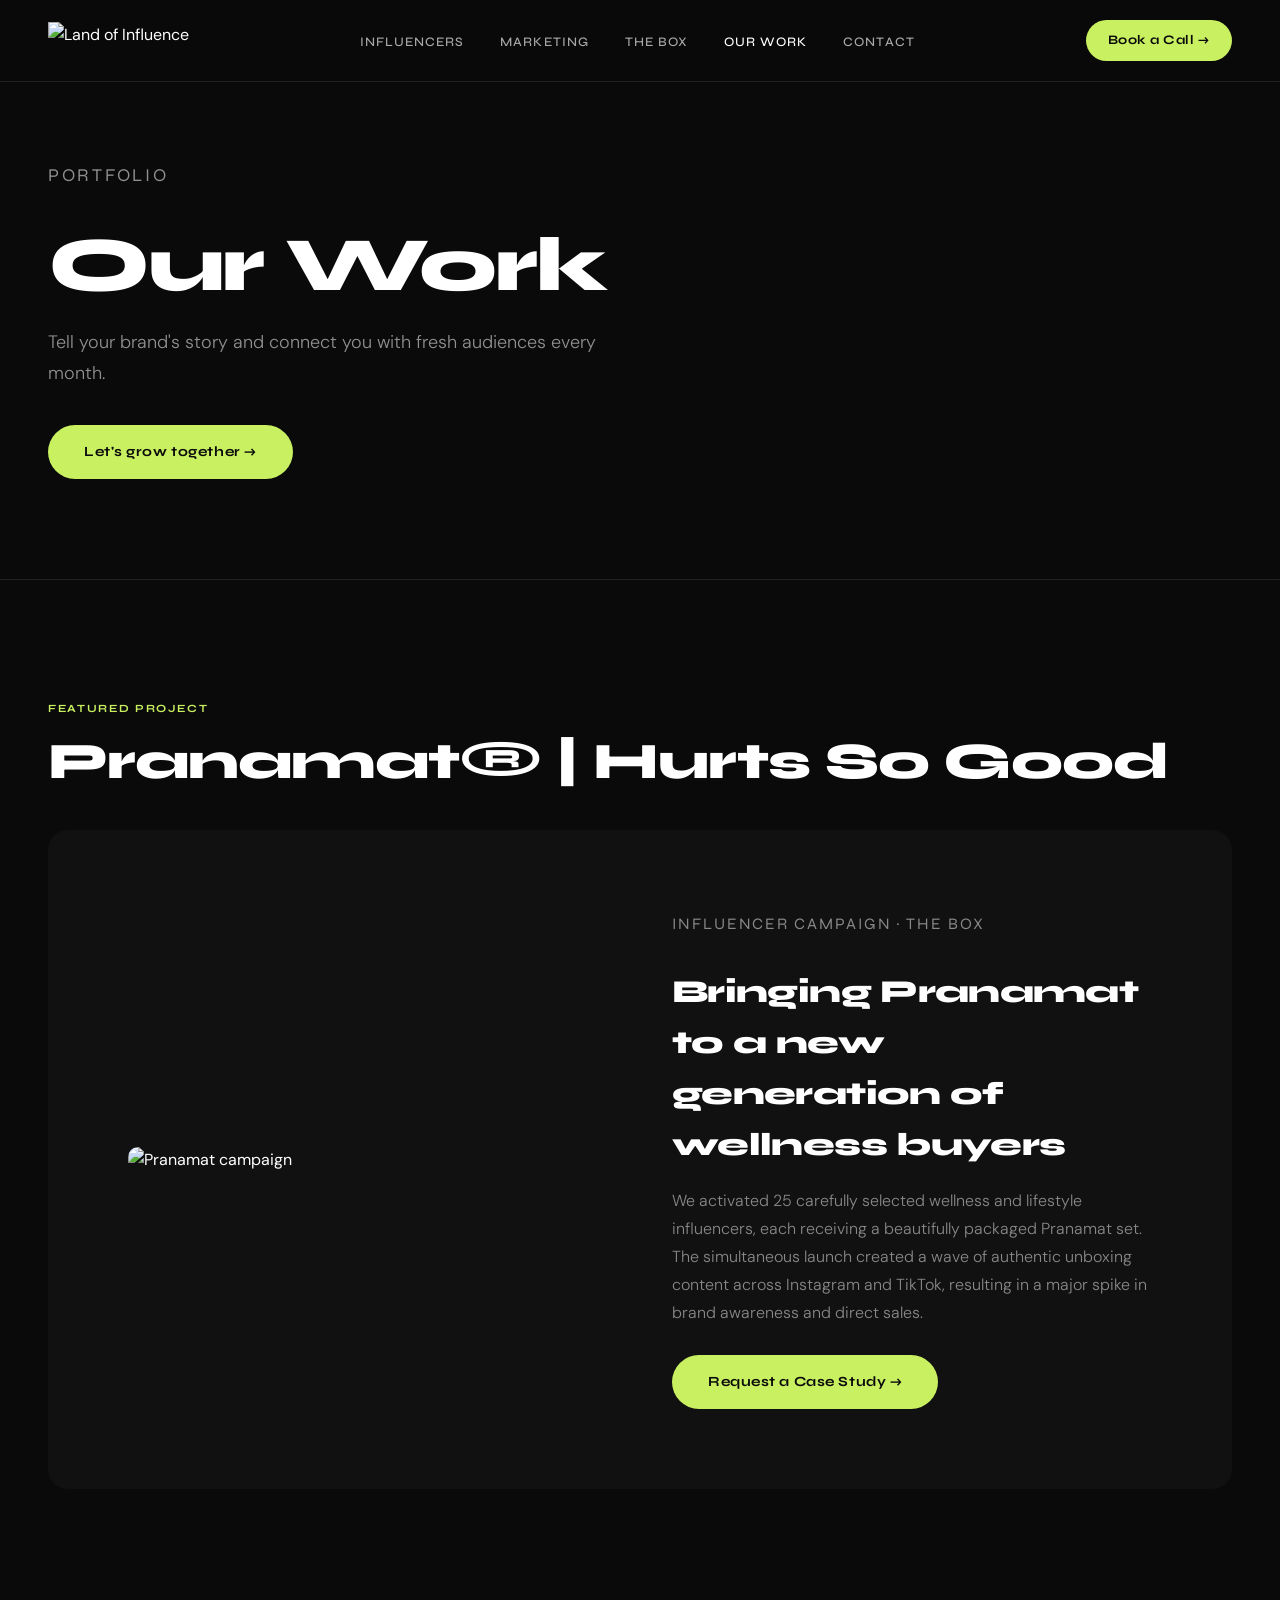
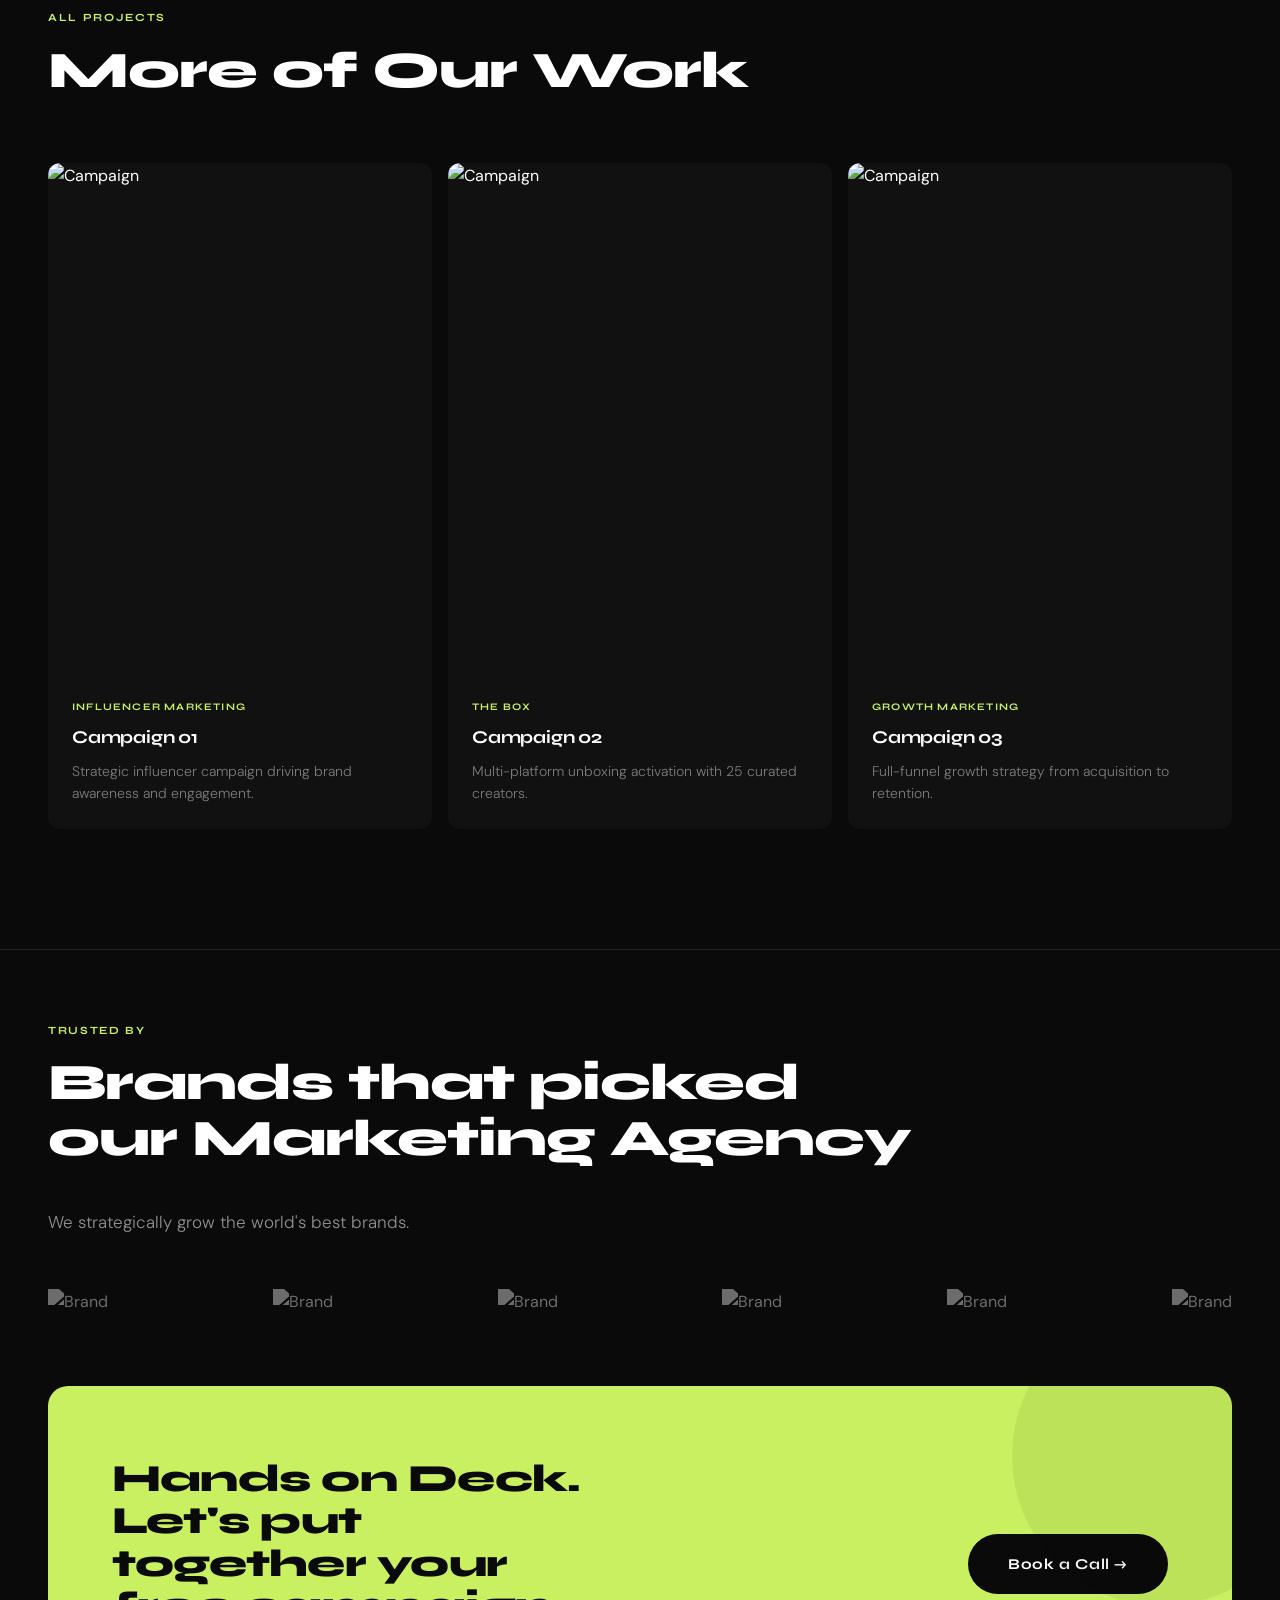
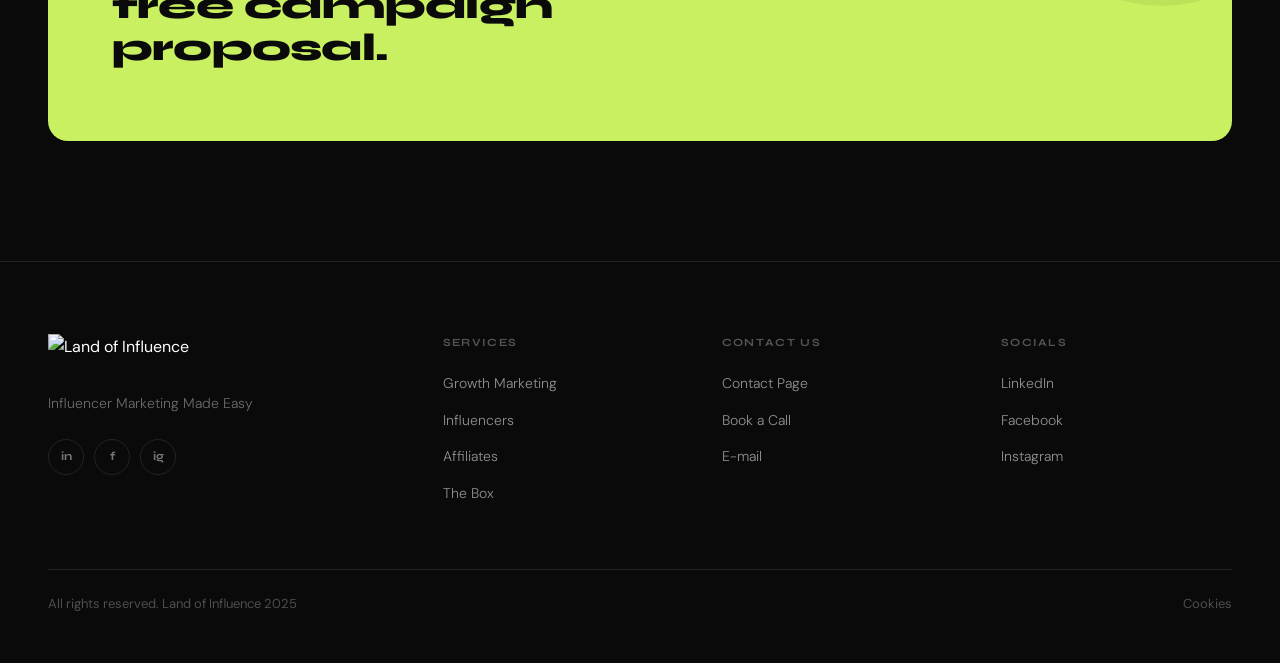
==== work.html @ 9d342c39 "Add files via upload" ====
<!DOCTYPE html>
<html lang="en">
<head>
  <meta charset="UTF-8" />
  <meta name="viewport" content="width=device-width, initial-scale=1.0" />
  <title>Our Work — Land of Influence</title>
  <link rel="stylesheet" href="shared.css" />
  <style>
    .work-hero-img {
      width: 100%; border-radius: 16px; overflow: hidden;
      margin: 48px 0; max-height: 520px;
    }
    .work-hero-img img { width: 100%; height: 100%; object-fit: cover; }
    .work-tag {
      font-family: 'Syne', sans-serif; font-size: 11px; font-weight: 700;
      letter-spacing: 0.12em; text-transform: uppercase;
      color: rgba(255,255,255,0.35); margin-bottom: 8px;
    }
    .work-grid {
      display: grid; grid-template-columns: repeat(3,1fr); gap: 16px; margin-top: 64px;
    }
    .work-card {
      background: #111; border-radius: 12px; overflow: hidden;
      transition: transform 0.3s; cursor: pointer;
    }
    .work-card:hover { transform: translateY(-4px); }
    .work-card-img { aspect-ratio: 3/4; overflow: hidden; }
    .work-card-img img { width: 100%; height: 100%; object-fit: cover; transition: transform 0.5s; }
    .work-card:hover .work-card-img img { transform: scale(1.05); }
    .work-card-body { padding: 24px; }
    .work-card-tag {
      font-family: 'Syne', sans-serif; font-size: 10px; font-weight: 700;
      letter-spacing: 0.12em; text-transform: uppercase;
      color: var(--accent); margin-bottom: 8px;
    }
    .work-card-title {
      font-family: 'Syne', sans-serif; font-size: 18px; font-weight: 700;
      letter-spacing: -0.01em; margin-bottom: 8px;
    }
    .work-card-desc { font-size: 14px; font-weight: 300; color: rgba(255,255,255,0.45); line-height: 1.6; }
    .featured-case {
      display: grid; grid-template-columns: 1fr 1fr; gap: 64px;
      align-items: center; padding: 80px; background: #111; border-radius: 20px; margin-top: 32px;
    }
    .featured-case img { width: 100%; border-radius: 10px; object-fit: cover; }
    .featured-case h3 { font-family: 'Syne',sans-serif; font-size: 32px; font-weight: 800; letter-spacing:-0.02em; margin-bottom: 16px; }
    .featured-case p { font-size: 16px; font-weight: 300; color: rgba(255,255,255,0.5); line-height:1.75; margin-bottom: 28px; }
    @media(max-width:900px){
      .work-grid{ grid-template-columns: 1fr 1fr; }
      .featured-case{ grid-template-columns:1fr; padding: 36px; gap: 32px; }
    }
    @media(max-width:560px){ .work-grid{grid-template-columns:1fr;} }
  </style>
</head>
<body>

  <div class="page-hero">
    <div class="page-hero-inner">
      <p class="section-label">Portfolio</p>
      <h1>Our Work</h1>
      <p>Tell your brand's story and connect you with fresh audiences every month.</p>
      <a href="contact.html" class="btn-primary">Let's grow together →</a>
    </div>
  </div>

  <!-- FEATURED CASE STUDY -->
  <section class="fade-up">
    <p class="section-label">Featured Project</p>
    <h2 class="section-title">Pranamat® | Hurts So Good</h2>
    <div class="featured-case" style="margin-top:40px;">
      <img src="https://framerusercontent.com/images/P8kop1sl3FRkOgq3mGN8S3GWWNU.png?width=1141" alt="Pranamat campaign" />
      <div>
        <p class="work-tag">Influencer Campaign · The Box</p>
        <h3>Bringing Pranamat to a new generation of wellness buyers</h3>
        <p>We activated 25 carefully selected wellness and lifestyle influencers, each receiving a beautifully packaged Pranamat set. The simultaneous launch created a wave of authentic unboxing content across Instagram and TikTok, resulting in a major spike in brand awareness and direct sales.</p>
        <a href="contact.html" class="btn-primary">Request a Case Study →</a>
      </div>
    </div>
  </section>

  <!-- WORK GRID -->
  <section class="fade-up" style="padding-top:0;">
    <p class="section-label">All Projects</p>
    <h2 class="section-title">More of Our Work</h2>
    <div class="work-grid">
      <div class="work-card">
        <div class="work-card-img">
          <img src="https://framerusercontent.com/images/hGFPg0LpyASaz5XNrZZDMCmm6kE.jpg?width=1024" alt="Campaign" />
        </div>
        <div class="work-card-body">
          <p class="work-card-tag">Influencer Marketing</p>
          <h3 class="work-card-title">Campaign 01</h3>
          <p class="work-card-desc">Strategic influencer campaign driving brand awareness and engagement.</p>
        </div>
      </div>
      <div class="work-card">
        <div class="work-card-img">
          <img src="https://framerusercontent.com/images/c8QzXHBgbO9JdvA2eibnDRkCnPg.jpg?width=1024" alt="Campaign" />
        </div>
        <div class="work-card-body">
          <p class="work-card-tag">The Box</p>
          <h3 class="work-card-title">Campaign 02</h3>
          <p class="work-card-desc">Multi-platform unboxing activation with 25 curated creators.</p>
        </div>
      </div>
      <div class="work-card">
        <div class="work-card-img">
          <img src="https://framerusercontent.com/images/e314bE9OJglNpn13Zkw5oNH3Nc.jpg?width=800" alt="Campaign" />
        </div>
        <div class="work-card-body">
          <p class="work-card-tag">Growth Marketing</p>
          <h3 class="work-card-title">Campaign 03</h3>
          <p class="work-card-desc">Full-funnel growth strategy from acquisition to retention.</p>
        </div>
      </div>
    </div>
  </section>

  <!-- BRANDS -->
  <div id="brands"></div>

  <!-- CTA -->
  <div id="ctaBanner"></div>

  <!-- FOOTER -->
  <div id="footer"></div>

  <script src="shared.js"></script>
  <script>
    document.getElementById('brands').innerHTML = BRANDS_HTML;
    document.getElementById('ctaBanner').innerHTML = CTA_BANNER_HTML;
    document.getElementById('footer').innerHTML = FOOTER_HTML;
    setTimeout(() => document.querySelectorAll('.fade-up').forEach(el => observer.observe(el)), 50);
  </script>
</body>
</html>
---- shared.css ----
@import url('https://fonts.googleapis.com/css2?family=Syne:wght@400;500;600;700;800&family=DM+Sans:ital,wght@0,300;0,400;0,500;1,300&display=swap');

:root {
  --black: #0a0a0a;
  --white: #ffffff;
  --off-white: #f0ede8;
  --accent: #c8f060;
  --gray: #888;
  --border: rgba(255,255,255,0.1);
  --card-bg: #111111;
}

*, *::before, *::after { box-sizing: border-box; margin: 0; padding: 0; }
html { scroll-behavior: smooth; }
body {
  background: var(--black);
  color: var(--white);
  font-family: 'DM Sans', sans-serif;
  font-size: 16px;
  line-height: 1.6;
  overflow-x: hidden;
}
a { color: inherit; text-decoration: none; }
img { max-width: 100%; display: block; }

/* ── NAV ── */
nav {
  position: fixed;
  top: 0; left: 0; right: 0;
  z-index: 100;
  display: flex;
  align-items: center;
  justify-content: space-between;
  padding: 20px 48px;
  background: rgba(10,10,10,0.88);
  backdrop-filter: blur(18px);
  border-bottom: 1px solid var(--border);
}
.nav-logo img { height: 36px; width: auto; }
.nav-links { display: flex; gap: 36px; list-style: none; }
.nav-links a {
  font-family: 'Syne', sans-serif;
  font-size: 13px; font-weight: 500;
  letter-spacing: 0.08em; text-transform: uppercase;
  color: rgba(255,255,255,0.65);
  transition: color 0.2s;
}
.nav-links a:hover, .nav-links a.active { color: var(--white); }
.nav-cta {
  font-family: 'Syne', sans-serif;
  font-size: 13px; font-weight: 700;
  letter-spacing: 0.05em;
  color: var(--black); background: var(--accent);
  padding: 10px 22px; border-radius: 100px;
  transition: opacity 0.2s, transform 0.2s;
}
.nav-cta:hover { opacity: 0.85; transform: scale(1.03); }
.hamburger { display: none; flex-direction: column; gap: 5px; cursor: pointer; z-index: 200; }
.hamburger span { display: block; width: 24px; height: 2px; background: var(--white); border-radius: 2px; transition: all 0.3s; }

/* Mobile menu */
.mobile-menu {
  display: none;
  position: fixed;
  inset: 0;
  background: rgba(10,10,10,0.98);
  z-index: 99;
  flex-direction: column;
  align-items: center;
  justify-content: center;
  gap: 32px;
}
.mobile-menu.open { display: flex; }
.mobile-menu a {
  font-family: 'Syne', sans-serif;
  font-size: 28px; font-weight: 700;
  letter-spacing: -0.01em;
  color: rgba(255,255,255,0.7);
  transition: color 0.2s;
}
.mobile-menu a:hover { color: var(--accent); }

/* ── MARQUEE ── */
.marquee-section {
  padding: 22px 0;
  border-top: 1px solid var(--border);
  border-bottom: 1px solid var(--border);
  overflow: hidden;
  background: rgba(255,255,255,0.02);
}
.marquee-track {
  display: flex; gap: 60px;
  animation: marquee 30s linear infinite;
  white-space: nowrap;
}
.marquee-track:hover { animation-play-state: paused; }
.marquee-item {
  font-family: 'Syne', sans-serif;
  font-size: 11px; font-weight: 700;
  letter-spacing: 0.14em; text-transform: uppercase;
  color: rgba(255,255,255,0.3); flex-shrink: 0;
}
.marquee-dot { color: var(--accent); }
@keyframes marquee {
  from { transform: translateX(0); }
  to { transform: translateX(-50%); }
}

/* ── SHARED LAYOUT ── */
.container { max-width: 1280px; margin: 0 auto; padding: 0 48px; }
section { padding: 120px 48px; }

.section-label {
  font-family: 'Syne', sans-serif;
  font-size: 11px; font-weight: 700;
  letter-spacing: 0.15em; text-transform: uppercase;
  color: var(--accent); margin-bottom: 16px;
}
.section-title {
  font-family: 'Syne', sans-serif;
  font-size: clamp(32px, 4vw, 52px);
  font-weight: 800; line-height: 1.1;
  letter-spacing: -0.02em;
}
.section-sub {
  font-size: 17px; font-weight: 300;
  color: rgba(255,255,255,0.55);
  max-width: 540px; margin-top: 16px; line-height: 1.7;
}

/* ── BUTTONS ── */
.btn-primary {
  font-family: 'Syne', sans-serif;
  font-size: 14px; font-weight: 700; letter-spacing: 0.04em;
  color: var(--black); background: var(--accent);
  padding: 16px 36px; border-radius: 100px;
  transition: transform 0.2s, box-shadow 0.2s;
  display: inline-flex; align-items: center; gap: 8px;
}
.btn-primary:hover { transform: translateY(-2px); box-shadow: 0 8px 32px rgba(200,240,96,0.3); }

.btn-ghost {
  font-family: 'Syne', sans-serif;
  font-size: 14px; font-weight: 500;
  color: rgba(255,255,255,0.65);
  display: inline-flex; align-items: center; gap: 8px;
  transition: color 0.2s, gap 0.2s;
}
.btn-ghost:hover { color: var(--white); gap: 12px; }

.btn-dark {
  font-family: 'Syne', sans-serif;
  font-size: 15px; font-weight: 700; letter-spacing: 0.04em;
  color: var(--white); background: var(--black);
  padding: 18px 40px; border-radius: 100px;
  transition: transform 0.2s, box-shadow 0.2s;
  white-space: nowrap; display: inline-flex; align-items: center; gap: 10px;
}
.btn-dark:hover { transform: translateY(-2px); box-shadow: 0 12px 40px rgba(0,0,0,0.4); }

/* ── BRANDS STRIP ── */
.brands-strip {
  padding: 72px 48px;
  border-top: 1px solid var(--border);
}
.brands-strip-header {
  display: flex; align-items: flex-end; justify-content: space-between;
  margin-bottom: 52px; gap: 24px; flex-wrap: wrap;
}
.brands-grid {
  display: flex; align-items: center;
  justify-content: space-between; gap: 40px; flex-wrap: wrap;
}
.brand-logo {
  opacity: 0.4; filter: brightness(0) invert(1);
  transition: opacity 0.3s;
  max-height: 34px; max-width: 130px; object-fit: contain;
}
.brand-logo:hover { opacity: 0.85; }

/* ── CTA BANNER ── */
.cta-banner {
  margin: 0 48px 120px;
  border-radius: 20px; background: var(--accent);
  padding: 72px 64px;
  display: flex; align-items: center;
  justify-content: space-between; gap: 40px; flex-wrap: wrap;
  position: relative; overflow: hidden;
}
.cta-banner::before {
  content: ''; position: absolute;
  top: -80px; right: -80px;
  width: 300px; height: 300px;
  border-radius: 50%; background: rgba(0,0,0,0.06);
}
.cta-banner-title {
  font-family: 'Syne', sans-serif;
  font-size: clamp(26px, 3vw, 44px);
  font-weight: 800; color: var(--black);
  line-height: 1.1; letter-spacing: -0.02em; max-width: 500px;
}

/* ── SERVICES CARDS ── */
.services-grid { display: grid; grid-template-columns: repeat(3,1fr); gap: 2px; }
.service-card {
  background: #111; padding: 48px 40px;
  transition: background 0.3s; position: relative; overflow: hidden;
}
.service-card::before {
  content: ''; position: absolute;
  top: 0; left: 0; right: 0; height: 2px;
  background: var(--accent); transform: scaleX(0);
  transform-origin: left; transition: transform 0.4s ease;
}
.service-card:hover { background: #161616; }
.service-card:hover::before { transform: scaleX(1); }
.service-number {
  font-family: 'Syne', sans-serif;
  font-size: 11px; font-weight: 700; letter-spacing: 0.12em;
  color: var(--accent); margin-bottom: 20px;
}
.service-title {
  font-family: 'Syne', sans-serif;
  font-size: 22px; font-weight: 700; letter-spacing: -0.01em; margin-bottom: 14px;
}
.service-desc {
  font-size: 15px; font-weight: 300;
  color: rgba(255,255,255,0.5); line-height: 1.7; margin-bottom: 28px;
}
.service-link {
  font-family: 'Syne', sans-serif;
  font-size: 13px; font-weight: 600; letter-spacing: 0.05em;
  color: var(--white); display: inline-flex; align-items: center; gap: 8px;
  border-bottom: 1px solid rgba(255,255,255,0.2); padding-bottom: 4px;
  transition: border-color 0.2s, gap 0.2s;
}
.service-link:hover { border-color: var(--accent); gap: 12px; }

/* ── PAGE HERO (inner pages) ── */
.page-hero {
  padding: 160px 48px 100px;
  border-bottom: 1px solid var(--border);
}
.page-hero-inner {
  max-width: 800px;
  animation: fadeUp 0.9s ease both;
}
.page-hero h1 {
  font-family: 'Syne', sans-serif;
  font-size: clamp(48px, 6vw, 84px);
  font-weight: 800; line-height: 1.0;
  letter-spacing: -0.03em; margin-bottom: 24px;
}
.page-hero p {
  font-size: 18px; font-weight: 300;
  color: rgba(255,255,255,0.55); max-width: 580px; line-height: 1.7;
  margin-bottom: 36px;
}

/* ── FOOTER ── */
footer {
  border-top: 1px solid var(--border);
  padding: 72px 48px 48px;
}
.footer-top {
  display: grid;
  grid-template-columns: 1.5fr 1fr 1fr 1fr;
  gap: 48px; margin-bottom: 64px;
}
.footer-brand-logo { height: 40px; width: auto; margin-bottom: 18px; }
.footer-tagline {
  font-size: 14px; font-weight: 300;
  color: rgba(255,255,255,0.4); line-height: 1.6;
  max-width: 220px; margin-bottom: 24px;
}
.footer-socials { display: flex; gap: 10px; }
.social-btn {
  width: 36px; height: 36px;
  border: 1px solid var(--border); border-radius: 50%;
  display: flex; align-items: center; justify-content: center;
  color: rgba(255,255,255,0.45); font-size: 12px; font-weight: 700;
  font-family: 'Syne', sans-serif;
  transition: border-color 0.2s, color 0.2s;
}
.social-btn:hover { border-color: var(--white); color: var(--white); }
.footer-col-title {
  font-family: 'Syne', sans-serif;
  font-size: 11px; font-weight: 700; letter-spacing: 0.12em;
  text-transform: uppercase; color: rgba(255,255,255,0.3); margin-bottom: 18px;
}
.footer-links { list-style: none; display: flex; flex-direction: column; gap: 11px; }
.footer-links a {
  font-size: 14px; font-weight: 300;
  color: rgba(255,255,255,0.55); transition: color 0.2s;
}
.footer-links a:hover { color: var(--white); }
.footer-bottom {
  border-top: 1px solid var(--border); padding-top: 24px;
  display: flex; align-items: center;
  justify-content: space-between; flex-wrap: wrap; gap: 12px;
}
.footer-copy { font-size: 13px; color: rgba(255,255,255,0.28); }

/* ── SCROLL ANIMATIONS ── */
@keyframes fadeUp {
  from { opacity: 0; transform: translateY(28px); }
  to { opacity: 1; transform: translateY(0); }
}
.fade-up { opacity: 0; transform: translateY(24px); transition: opacity 0.7s ease, transform 0.7s ease; }
.fade-up.visible { opacity: 1; transform: translateY(0); }

/* ── RESPONSIVE ── */
@media (max-width: 1024px) {
  .services-grid { grid-template-columns: 1fr 1fr; }
}
@media (max-width: 900px) {
  nav { padding: 16px 24px; }
  .nav-links, .nav-cta { display: none; }
  .hamburger { display: flex; }
  section, .brands-strip { padding: 72px 24px; }
  .page-hero { padding: 130px 24px 72px; }
  .cta-banner { margin: 0 24px 80px; padding: 48px 32px; flex-direction: column; align-items: flex-start; }
  .footer-top { grid-template-columns: 1fr 1fr; gap: 36px; }
  .services-grid { grid-template-columns: 1fr; }
}
@media (max-width: 560px) {
  .footer-top { grid-template-columns: 1fr; }
  .brands-grid { justify-content: center; }
}
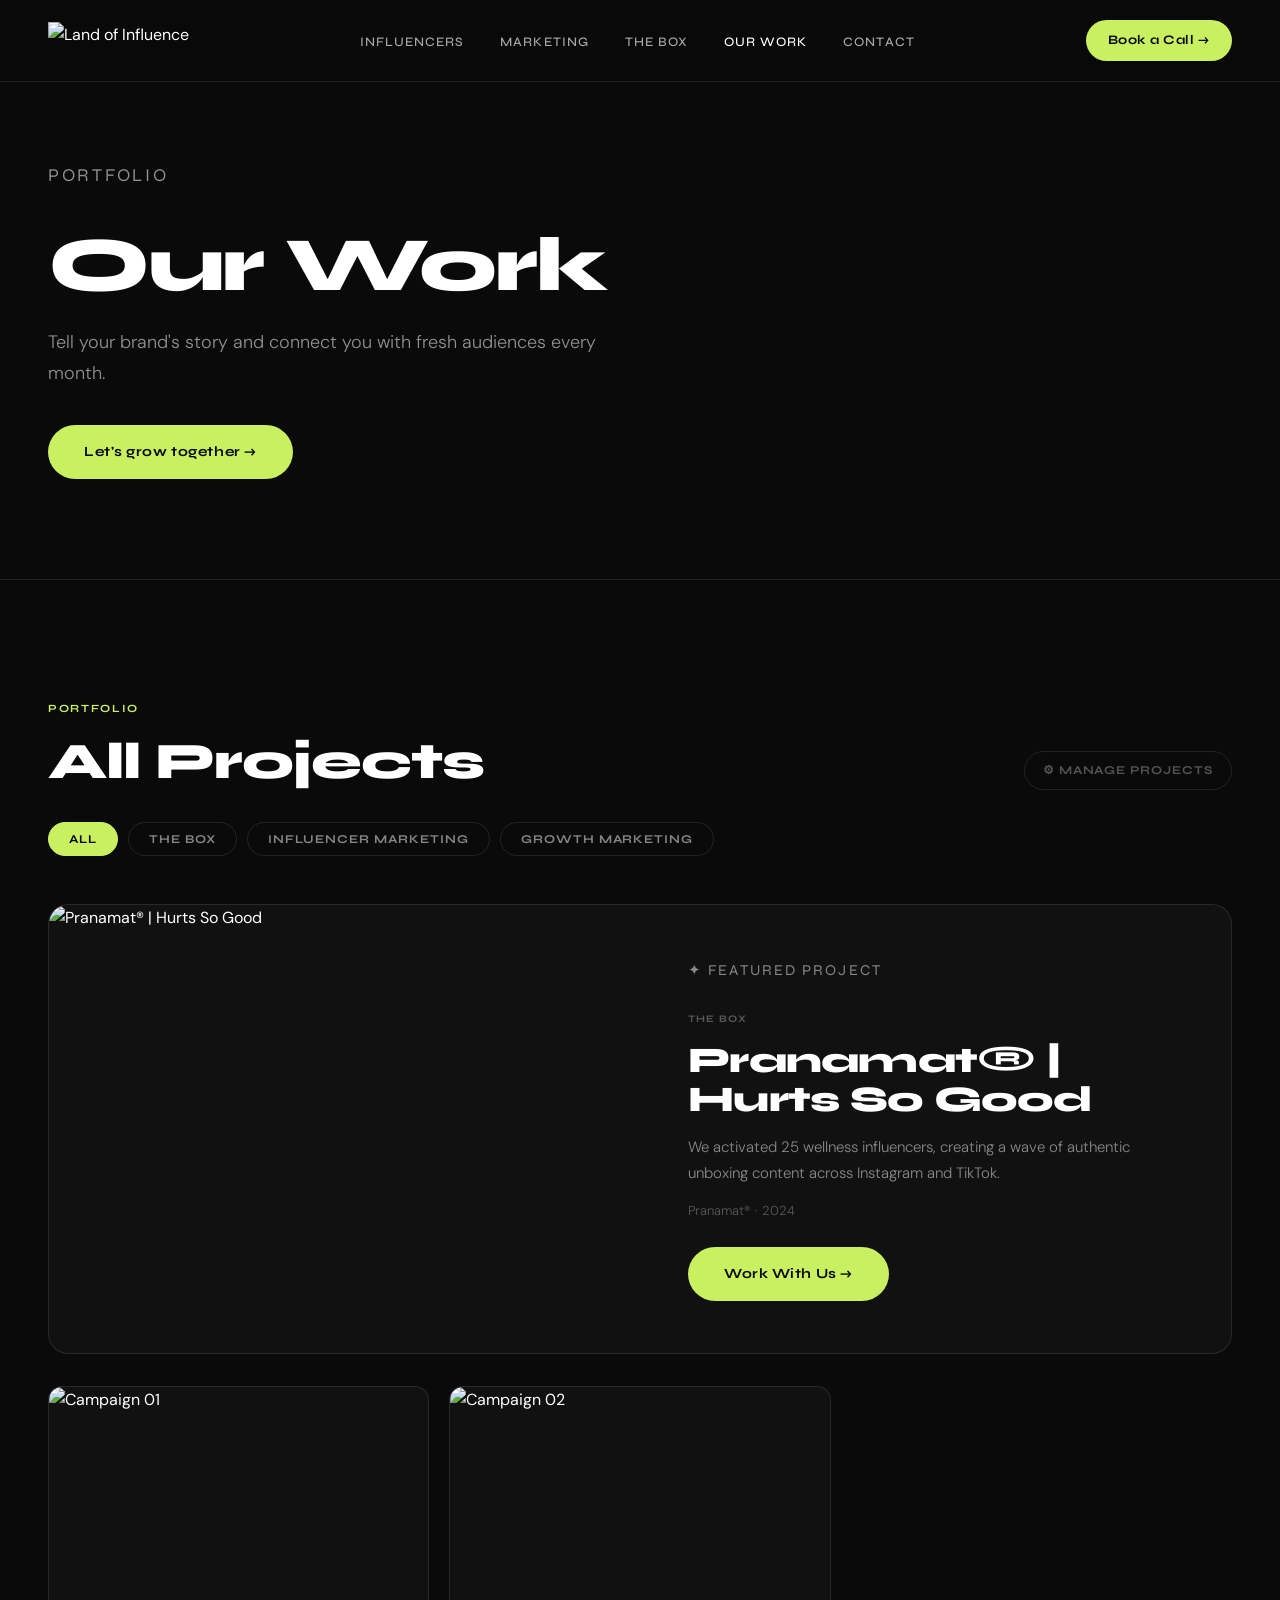
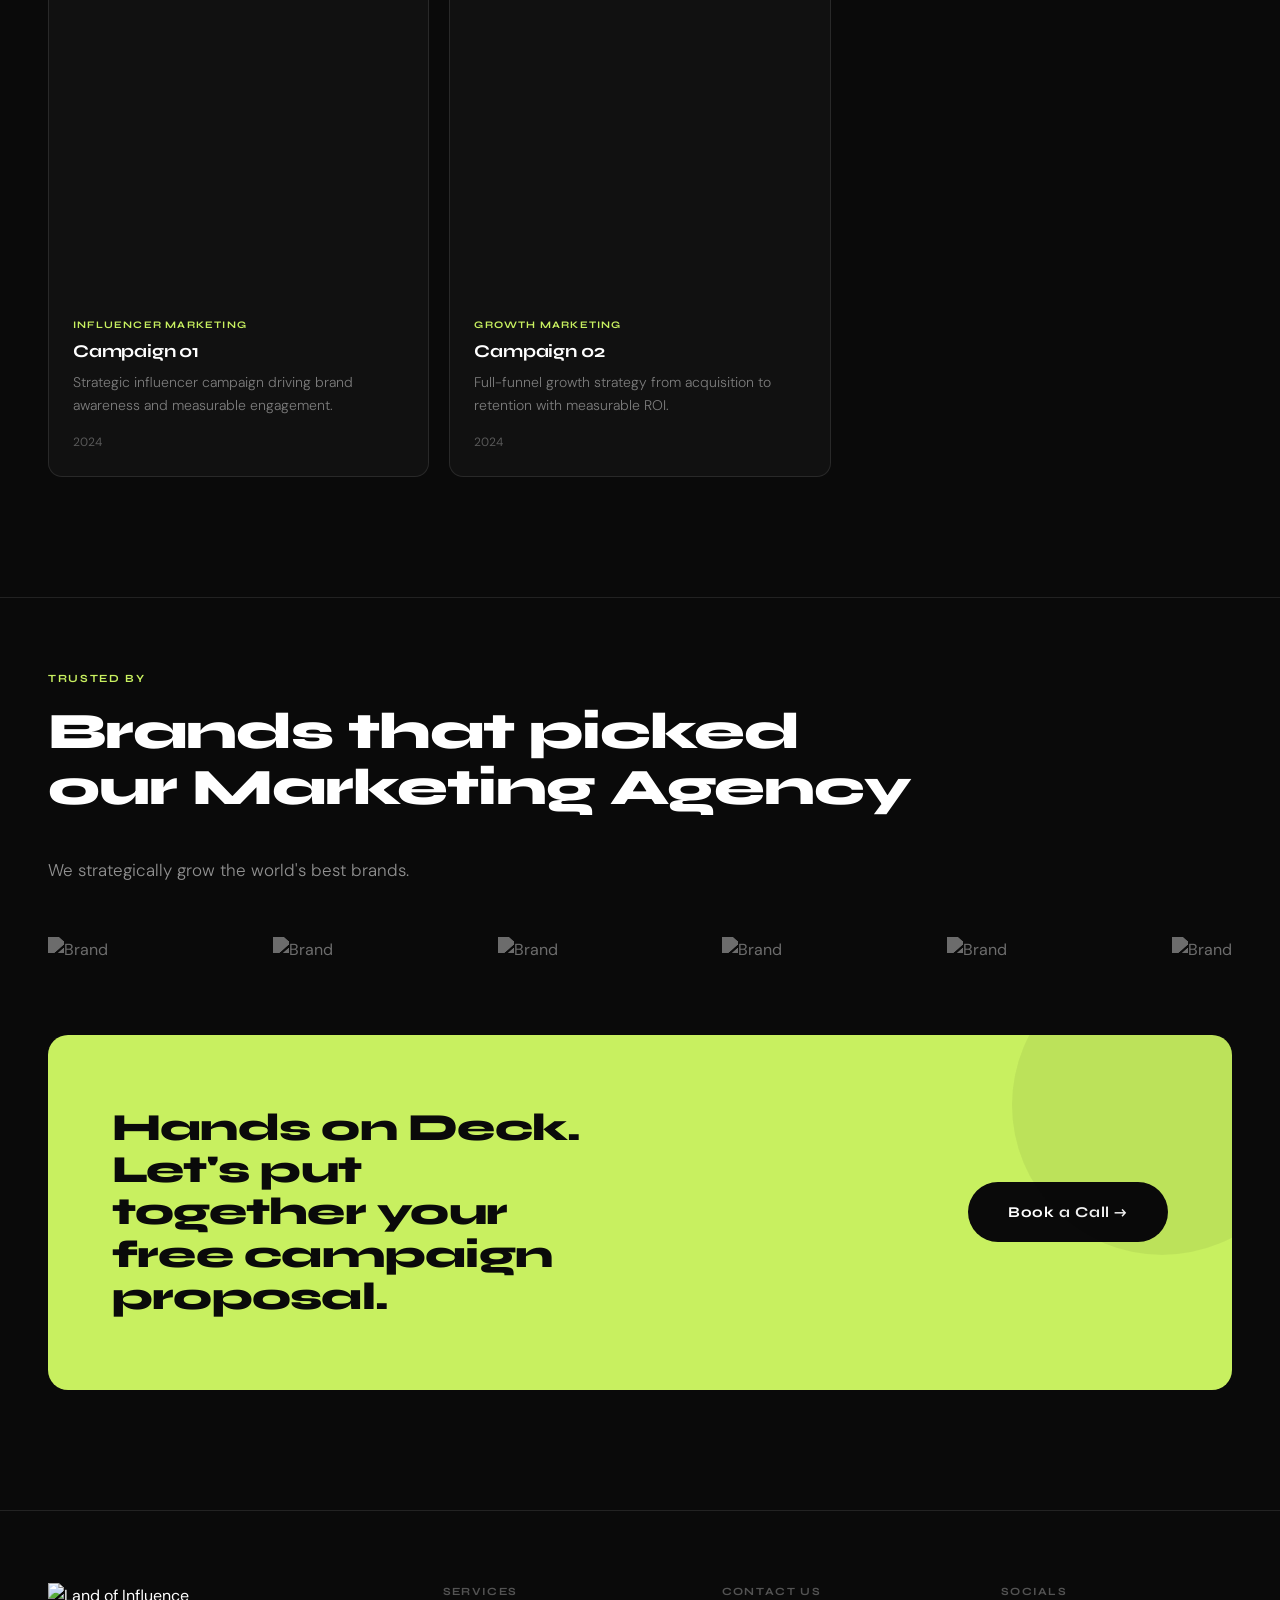
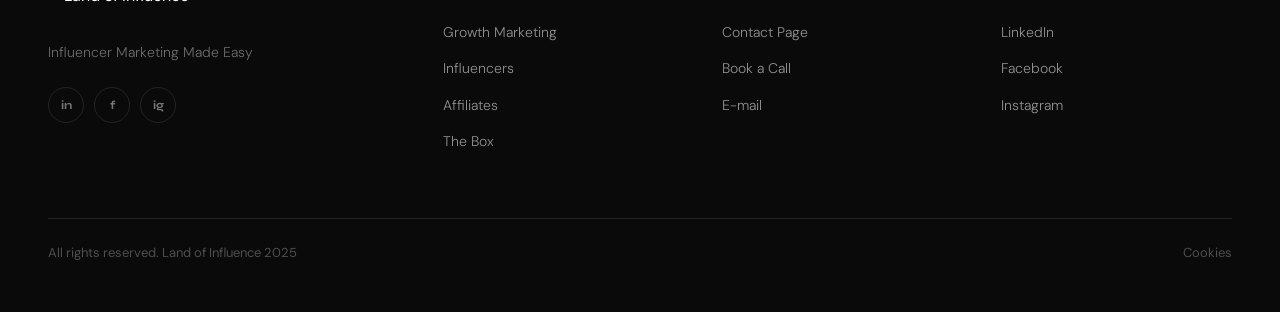
==== commit 65f8e549: "Add files via upload" ====
--- a/work.html
+++ b/work.html
@@ -6,50 +6,99 @@
   <title>Our Work — Land of Influence</title>
   <link rel="stylesheet" href="shared.css" />
   <style>
-    .work-hero-img {
-      width: 100%; border-radius: 16px; overflow: hidden;
-      margin: 48px 0; max-height: 520px;
-    }
-    .work-hero-img img { width: 100%; height: 100%; object-fit: cover; }
-    .work-tag {
-      font-family: 'Syne', sans-serif; font-size: 11px; font-weight: 700;
-      letter-spacing: 0.12em; text-transform: uppercase;
-      color: rgba(255,255,255,0.35); margin-bottom: 8px;
-    }
-    .work-grid {
-      display: grid; grid-template-columns: repeat(3,1fr); gap: 16px; margin-top: 64px;
-    }
+    .work-filters { display:flex; gap:10px; flex-wrap:wrap; margin-bottom:48px; }
+    .filter-btn {
+      font-family:'Syne',sans-serif; font-size:12px; font-weight:700;
+      letter-spacing:0.08em; text-transform:uppercase;
+      padding:9px 20px; border-radius:100px;
+      border:1px solid var(--border); background:transparent;
+      color:rgba(255,255,255,0.5); cursor:pointer; transition:all 0.2s;
+    }
+    .filter-btn:hover { border-color:rgba(255,255,255,0.3); color:var(--white); }
+    .filter-btn.active { background:var(--accent); color:var(--black); border-color:var(--accent); }
+
+    .work-grid { display:grid; grid-template-columns:repeat(3,1fr); gap:20px; }
     .work-card {
-      background: #111; border-radius: 12px; overflow: hidden;
-      transition: transform 0.3s; cursor: pointer;
-    }
-    .work-card:hover { transform: translateY(-4px); }
-    .work-card-img { aspect-ratio: 3/4; overflow: hidden; }
-    .work-card-img img { width: 100%; height: 100%; object-fit: cover; transition: transform 0.5s; }
-    .work-card:hover .work-card-img img { transform: scale(1.05); }
-    .work-card-body { padding: 24px; }
+      background:#111; border-radius:14px; overflow:hidden;
+      transition:transform 0.3s, box-shadow 0.3s;
+      border:1px solid var(--border);
+    }
+    .work-card:hover { transform:translateY(-5px); box-shadow:0 20px 60px rgba(0,0,0,0.4); }
+    .work-card-img { aspect-ratio:3/4; overflow:hidden; }
+    .work-card-img img { width:100%; height:100%; object-fit:cover; transition:transform 0.5s; }
+    .work-card:hover .work-card-img img { transform:scale(1.06); }
+    .work-card-img-placeholder {
+      width:100%; height:100%; background:#1a1a1a;
+      display:flex; align-items:center; justify-content:center;
+      font-size:40px; color:rgba(255,255,255,0.1);
+    }
+    .work-card-body { padding:24px; }
     .work-card-tag {
-      font-family: 'Syne', sans-serif; font-size: 10px; font-weight: 700;
-      letter-spacing: 0.12em; text-transform: uppercase;
-      color: var(--accent); margin-bottom: 8px;
+      font-family:'Syne',sans-serif; font-size:10px; font-weight:700;
+      letter-spacing:0.12em; text-transform:uppercase; color:var(--accent); margin-bottom:8px;
     }
     .work-card-title {
-      font-family: 'Syne', sans-serif; font-size: 18px; font-weight: 700;
-      letter-spacing: -0.01em; margin-bottom: 8px;
-    }
-    .work-card-desc { font-size: 14px; font-weight: 300; color: rgba(255,255,255,0.45); line-height: 1.6; }
-    .featured-case {
-      display: grid; grid-template-columns: 1fr 1fr; gap: 64px;
-      align-items: center; padding: 80px; background: #111; border-radius: 20px; margin-top: 32px;
-    }
-    .featured-case img { width: 100%; border-radius: 10px; object-fit: cover; }
-    .featured-case h3 { font-family: 'Syne',sans-serif; font-size: 32px; font-weight: 800; letter-spacing:-0.02em; margin-bottom: 16px; }
-    .featured-case p { font-size: 16px; font-weight: 300; color: rgba(255,255,255,0.5); line-height:1.75; margin-bottom: 28px; }
+      font-family:'Syne',sans-serif; font-size:18px; font-weight:700;
+      letter-spacing:-0.01em; margin-bottom:8px; line-height:1.2;
+    }
+    .work-card-desc {
+      font-size:14px; font-weight:300; color:rgba(255,255,255,0.45); line-height:1.65; margin-bottom:16px;
+    }
+    .work-card-meta {
+      display:flex; align-items:center; justify-content:space-between;
+      font-size:12px; color:rgba(255,255,255,0.3);
+    }
+    .work-card-link {
+      font-family:'Syne',sans-serif; font-size:12px; font-weight:700;
+      letter-spacing:0.06em; color:var(--accent);
+      display:inline-flex; align-items:center; gap:6px; transition:gap 0.2s;
+    }
+    .work-card-link:hover { gap:10px; }
+
+    .featured-banner {
+      background:#111; border:1px solid var(--border);
+      border-radius:20px; overflow:hidden;
+      display:grid; grid-template-columns:1fr 1fr;
+      margin-bottom:32px;
+    }
+    .featured-banner-img { overflow:hidden; }
+    .featured-banner-img img { width:100%; height:100%; object-fit:cover; transition:transform 0.6s; }
+    .featured-banner:hover .featured-banner-img img { transform:scale(1.03); }
+    .featured-banner-body {
+      padding:52px 48px; display:flex; flex-direction:column; justify-content:center;
+    }
+    .featured-tag {
+      font-family:'Syne',sans-serif; font-size:10px; font-weight:700;
+      letter-spacing:0.14em; text-transform:uppercase; color:var(--accent); margin-bottom:14px;
+    }
+    .featured-banner-body h2 {
+      font-family:'Syne',sans-serif; font-size:clamp(22px,3vw,36px);
+      font-weight:800; letter-spacing:-0.02em; line-height:1.1; margin-bottom:14px;
+    }
+    .featured-banner-body p {
+      font-size:15px; font-weight:300; color:rgba(255,255,255,0.5); line-height:1.75; margin-bottom:28px;
+    }
+
+    .empty-work {
+      grid-column:1/-1; text-align:center; padding:80px 24px; color:rgba(255,255,255,0.3);
+    }
+    .empty-work h3 { font-family:'Syne',sans-serif; font-size:20px; font-weight:700; color:rgba(255,255,255,0.5); margin-bottom:8px; }
+
+    .manage-btn {
+      font-family:'Syne',sans-serif; font-size:12px; font-weight:700;
+      letter-spacing:0.08em; text-transform:uppercase;
+      color:rgba(255,255,255,0.3); border:1px solid rgba(255,255,255,0.1);
+      padding:9px 18px; border-radius:100px; transition:all 0.2s;
+    }
+    .manage-btn:hover { color:var(--white); border-color:rgba(255,255,255,0.3); }
+
     @media(max-width:900px){
-      .work-grid{ grid-template-columns: 1fr 1fr; }
-      .featured-case{ grid-template-columns:1fr; padding: 36px; gap: 32px; }
-    }
-    @media(max-width:560px){ .work-grid{grid-template-columns:1fr;} }
+      .work-grid { grid-template-columns:1fr 1fr; }
+      .featured-banner { grid-template-columns:1fr; }
+      .featured-banner-img { aspect-ratio:16/9; }
+      .featured-banner-body { padding:32px; }
+    }
+    @media(max-width:560px){ .work-grid { grid-template-columns:1fr; } }
   </style>
 </head>
 <body>
@@ -63,66 +112,25 @@
     </div>
   </div>
 
-  <!-- FEATURED CASE STUDY -->
-  <section class="fade-up">
-    <p class="section-label">Featured Project</p>
-    <h2 class="section-title">Pranamat® | Hurts So Good</h2>
-    <div class="featured-case" style="margin-top:40px;">
-      <img src="https://framerusercontent.com/images/P8kop1sl3FRkOgq3mGN8S3GWWNU.png?width=1141" alt="Pranamat campaign" />
+  <section>
+    <div style="display:flex;align-items:flex-end;justify-content:space-between;margin-bottom:32px;flex-wrap:wrap;gap:16px;">
       <div>
-        <p class="work-tag">Influencer Campaign · The Box</p>
-        <h3>Bringing Pranamat to a new generation of wellness buyers</h3>
-        <p>We activated 25 carefully selected wellness and lifestyle influencers, each receiving a beautifully packaged Pranamat set. The simultaneous launch created a wave of authentic unboxing content across Instagram and TikTok, resulting in a major spike in brand awareness and direct sales.</p>
-        <a href="contact.html" class="btn-primary">Request a Case Study →</a>
+        <p class="section-label">Portfolio</p>
+        <h2 class="section-title">All Projects</h2>
       </div>
+      <a href="admin.html" class="manage-btn">⚙ Manage Projects</a>
     </div>
+
+    <div class="work-filters" id="filtersRow">
+      <button class="filter-btn active" onclick="filterProjects('all',this)">All</button>
+    </div>
+
+    <div id="featuredWrap"></div>
+    <div class="work-grid fade-up" id="workGrid"></div>
   </section>
 
-  <!-- WORK GRID -->
-  <section class="fade-up" style="padding-top:0;">
-    <p class="section-label">All Projects</p>
-    <h2 class="section-title">More of Our Work</h2>
-    <div class="work-grid">
-      <div class="work-card">
-        <div class="work-card-img">
-          <img src="https://framerusercontent.com/images/hGFPg0LpyASaz5XNrZZDMCmm6kE.jpg?width=1024" alt="Campaign" />
-        </div>
-        <div class="work-card-body">
-          <p class="work-card-tag">Influencer Marketing</p>
-          <h3 class="work-card-title">Campaign 01</h3>
-          <p class="work-card-desc">Strategic influencer campaign driving brand awareness and engagement.</p>
-        </div>
-      </div>
-      <div class="work-card">
-        <div class="work-card-img">
-          <img src="https://framerusercontent.com/images/c8QzXHBgbO9JdvA2eibnDRkCnPg.jpg?width=1024" alt="Campaign" />
-        </div>
-        <div class="work-card-body">
-          <p class="work-card-tag">The Box</p>
-          <h3 class="work-card-title">Campaign 02</h3>
-          <p class="work-card-desc">Multi-platform unboxing activation with 25 curated creators.</p>
-        </div>
-      </div>
-      <div class="work-card">
-        <div class="work-card-img">
-          <img src="https://framerusercontent.com/images/e314bE9OJglNpn13Zkw5oNH3Nc.jpg?width=800" alt="Campaign" />
-        </div>
-        <div class="work-card-body">
-          <p class="work-card-tag">Growth Marketing</p>
-          <h3 class="work-card-title">Campaign 03</h3>
-          <p class="work-card-desc">Full-funnel growth strategy from acquisition to retention.</p>
-        </div>
-      </div>
-    </div>
-  </section>
-
-  <!-- BRANDS -->
   <div id="brands"></div>
-
-  <!-- CTA -->
   <div id="ctaBanner"></div>
-
-  <!-- FOOTER -->
   <div id="footer"></div>
 
   <script src="shared.js"></script>
@@ -130,7 +138,96 @@
     document.getElementById('brands').innerHTML = BRANDS_HTML;
     document.getElementById('ctaBanner').innerHTML = CTA_BANNER_HTML;
     document.getElementById('footer').innerHTML = FOOTER_HTML;
-    setTimeout(() => document.querySelectorAll('.fade-up').forEach(el => observer.observe(el)), 50);
+
+    const STORAGE_KEY = 'loi_projects';
+    let activeFilter = 'all';
+
+    function getProjects() {
+      try {
+        const s = localStorage.getItem(STORAGE_KEY);
+        if (s) return JSON.parse(s);
+      } catch {}
+      return [
+        { id:'proj_1', title:'Pranamat® | Hurts So Good', tag:'The Box', description:'We activated 25 wellness influencers, creating a wave of authentic unboxing content across Instagram and TikTok.', client:'Pranamat®', year:'2024', image:'https://framerusercontent.com/images/P8kop1sl3FRkOgq3mGN8S3GWWNU.png?width=1141', link:'' },
+        { id:'proj_2', title:'Campaign 01', tag:'Influencer Marketing', description:'Strategic influencer campaign driving brand awareness and measurable engagement.', client:'', year:'2024', image:'https://framerusercontent.com/images/hGFPg0LpyASaz5XNrZZDMCmm6kE.jpg?width=1024', link:'' },
+        { id:'proj_3', title:'Campaign 02', tag:'Growth Marketing', description:'Full-funnel growth strategy from acquisition to retention with measurable ROI.', client:'', year:'2024', image:'https://framerusercontent.com/images/c8QzXHBgbO9JdvA2eibnDRkCnPg.jpg?width=1024', link:'' }
+      ];
+    }
+
+    function buildFilters(projects) {
+      const tags = [...new Set(projects.map(p => p.tag).filter(Boolean))];
+      const row = document.getElementById('filtersRow');
+      row.innerHTML = `<button class="filter-btn ${activeFilter==='all'?'active':''}" onclick="filterProjects('all',this)">All</button>`;
+      tags.forEach(tag => {
+        const btn = document.createElement('button');
+        btn.className = 'filter-btn' + (activeFilter===tag?' active':'');
+        btn.textContent = tag;
+        btn.onclick = function(){ filterProjects(tag,this); };
+        row.appendChild(btn);
+      });
+    }
+
+    function filterProjects(tag, btn) {
+      activeFilter = tag;
+      document.querySelectorAll('.filter-btn').forEach(b => b.classList.remove('active'));
+      btn.classList.add('active');
+      renderProjects();
+    }
+
+    function renderProjects() {
+      const all = getProjects();
+      const filtered = activeFilter==='all' ? all : all.filter(p => p.tag===activeFilter);
+
+      const featuredWrap = document.getElementById('featuredWrap');
+      if (activeFilter==='all' && filtered.length>0) {
+        const f = filtered[0];
+        featuredWrap.innerHTML = `
+          <div class="featured-banner fade-up">
+            <div class="featured-banner-img">
+              ${f.image ? `<img src="${f.image}" alt="${f.title}" />` : `<div style="background:#1a1a1a;height:280px;display:flex;align-items:center;justify-content:center;font-size:48px;">🖼️</div>`}
+            </div>
+            <div class="featured-banner-body">
+              <p class="featured-tag">✦ Featured Project</p>
+              ${f.tag ? `<p style="font-family:'Syne',sans-serif;font-size:10px;font-weight:700;letter-spacing:0.12em;text-transform:uppercase;color:rgba(255,255,255,0.3);margin-bottom:12px;">${f.tag}</p>` : ''}
+              <h2>${f.title}</h2>
+              <p>${f.description||''}</p>
+              ${(f.client||f.year) ? `<p style="font-size:13px;color:rgba(255,255,255,0.3);margin-top:-14px;margin-bottom:24px;">${[f.client,f.year].filter(Boolean).join(' · ')}</p>` : ''}
+              <a href="${f.link||'contact.html'}" class="btn-primary" style="align-self:flex-start;">${f.link?'View Case Study →':'Work With Us →'}</a>
+            </div>
+          </div>`;
+      } else {
+        featuredWrap.innerHTML = '';
+      }
+
+      const gridItems = activeFilter==='all' ? filtered.slice(1) : filtered;
+      const grid = document.getElementById('workGrid');
+
+      if (gridItems.length===0) {
+        grid.innerHTML = `<div class="empty-work"><h3>No projects in this category yet</h3><p>Add projects from the <a href="admin.html" style="color:var(--accent)">admin panel</a>.</p></div>`;
+        return;
+      }
+
+      grid.innerHTML = gridItems.map(p => `
+        <div class="work-card">
+          <div class="work-card-img">
+            ${p.image ? `<img src="${p.image}" alt="${p.title}" />` : `<div class="work-card-img-placeholder">🖼️</div>`}
+          </div>
+          <div class="work-card-body">
+            ${p.tag ? `<p class="work-card-tag">${p.tag}</p>` : ''}
+            <h3 class="work-card-title">${p.title}</h3>
+            ${p.description ? `<p class="work-card-desc">${p.description}</p>` : ''}
+            <div class="work-card-meta">
+              <span>${[p.client,p.year].filter(Boolean).join(' · ')||''}</span>
+              ${p.link ? `<a href="${p.link}" class="work-card-link" target="_blank">Case Study →</a>` : ''}
+            </div>
+          </div>
+        </div>`).join('');
+
+      setTimeout(() => document.querySelectorAll('.fade-up').forEach(el => observer.observe(el)), 50);
+    }
+
+    buildFilters(getProjects());
+    renderProjects();
   </script>
 </body>
 </html>
